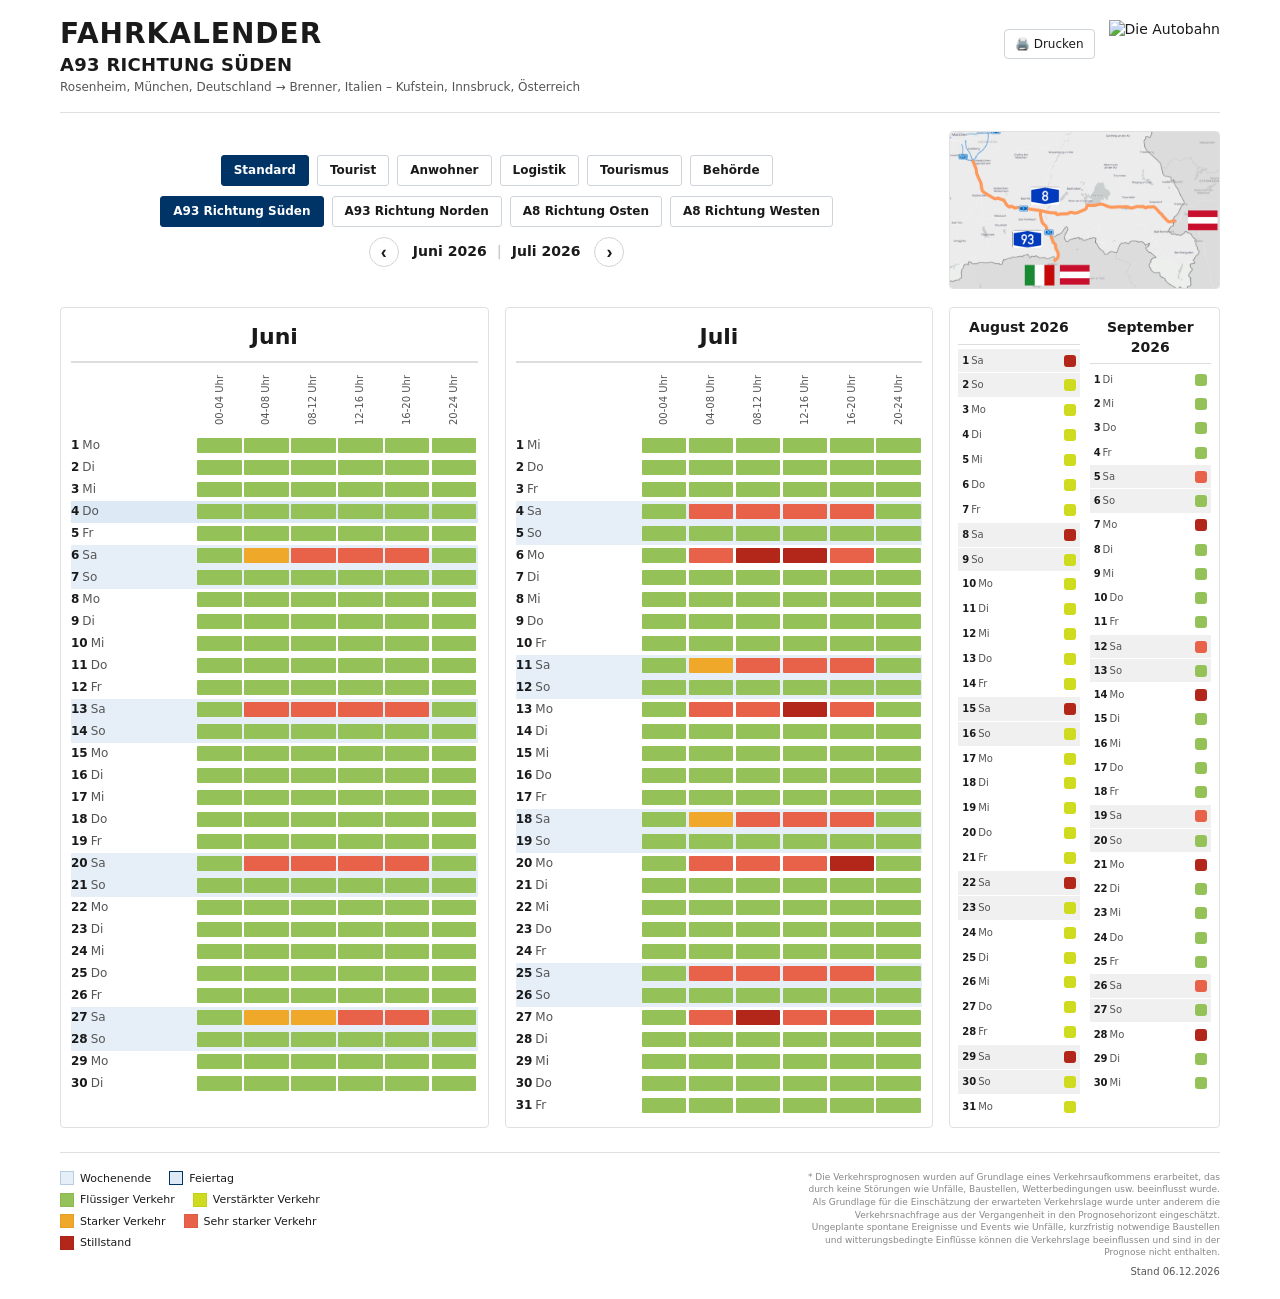
==== frontend/ui/index.html @ dc664ffa "Use Autobahn road-sign icon as favicon (logistics/authority/standard pages) Brings these 3 pages in " ====
<!DOCTYPE html>
<html lang="de">
<head>
  <meta charset="UTF-8">
  <meta name="viewport" content="width=device-width, initial-scale=1.0">
  <title>Fahrkalender – Die Autobahn</title>
  <link rel="stylesheet" href="https://unpkg.com/leaflet@1.9.4/dist/leaflet.css">
  <link rel="stylesheet" href="style.css?v=32">
  <link rel="icon" type="image/png" href="favicon.png?v=2">
</head>
<body>
  <div class="page" id="page">

    <!-- 1. HEADER -->
    <header class="hdr">
      <div class="hdr__text">
        <div class="hdr__title">FAHRKALENDER</div>
        <div class="hdr__route" id="hdrRoute">A93 RICHTUNG SÜDEN</div>
        <div class="hdr__sub" id="hdrSub">Rosenheim, München → Kufstein, Innsbruck</div>
      </div>
      <div class="hdr__right">
        <div style="display: flex; gap: 14px; align-items: center;">
          <button class="print-btn" id="printBtn" title="Drucken">🖨️ Drucken</button>
          <img class="hdr__logo" src="https://www.autobahn.de/_assets/4483a80560873394161ba712d6ca7e9e/Images/Logo.svg" alt="Die Autobahn">
        </div>
      </div>
    </header>

    <div class="ctrl-wrap">

      <div class="ctrl-left">

        <nav class="toggle modebar">
      <button type="button" class="toggle__btn active" onclick="NavState.navigateTo('index.html')">Standard</button>
      <button type="button" class="toggle__btn" onclick="NavState.navigateTo('index_tourist.html')">Tourist</button>
      <button type="button" class="toggle__btn" onclick="NavState.navigateTo('index_resident.html')">Anwohner</button>
      <button type="button" class="toggle__btn" onclick="NavState.navigateTo('index_logistics.html')">Logistik</button>
      <button type="button" class="toggle__btn" onclick="NavState.navigateTo('index_tourism.html')">Tourismus</button>
      <button type="button" class="toggle__btn" onclick="NavState.navigateTo('index_authority.html')">Behörde</button>
    </nav>



    <!-- 2. STRECKEN-TOGGLE -->
    <nav class="toggle" id="toggle">
      <button class="toggle__btn active" data-strecke="A93" data-richtung="Sued">A93 Richtung Süden</button>
      <button class="toggle__btn" data-strecke="A93" data-richtung="Nord">A93 Richtung Norden</button>
      <button class="toggle__btn" data-strecke="A8" data-richtung="Ost">A8 Richtung Osten</button>
      <button class="toggle__btn" data-strecke="A8" data-richtung="West">A8 Richtung Westen</button>
    </nav>

    <!-- 3. NAVIGATION -->
    <div class="monthnav">
      <button class="monthnav__arrow" id="navPrev" aria-label="Zurück">‹</button>
      <div class="monthnav__labels">
        <span class="monthnav__label" id="navLabelA">–</span>
        <span class="monthnav__sep">|</span>
        <span class="monthnav__label" id="navLabelB">–</span>
      </div>
      <button class="monthnav__arrow" id="navNext" aria-label="Vor">›</button>
    </div>

      </div>
      <img id="mapBox" class="ctrl-map" src="img.png" alt="Streckenkarte">
    </div>
    <!-- 4. HAUPTBEREICH -->
    <main class="grid">
      <section class="cal cal--detail" id="calA"></section>
      <section class="cal cal--detail" id="calB"></section>
      <aside class="cal cal--mini" id="calMini">
        <div id="miniList" class="mini-list-wrap"></div>
      </aside>
    </main>

    <!-- 5. FOOTER -->
    <footer class="ftr">
      <div class="legend">
        <div class="legend__row">
          <span class="legend__item"><span class="sw sw--weekend"></span>Wochenende</span>
          <span class="legend__item"><span class="sw sw--holiday"></span>Feiertag</span>
        </div>
        <div class="legend__row">
          <span class="legend__item"><span class="sw sw--cat1"></span>Flüssiger Verkehr</span>
          <span class="legend__item"><span class="sw sw--cat2"></span>Verstärkter Verkehr</span>
        </div>
        <div class="legend__row">
          <span class="legend__item"><span class="sw sw--cat3"></span>Starker Verkehr</span>
          <span class="legend__item"><span class="sw sw--cat4"></span>Sehr starker Verkehr</span>
        </div>
        <div class="legend__row">
          <span class="legend__item"><span class="sw sw--cat5"></span>Stillstand</span>
        </div>
      </div>
      <div class="disclaimer">
        <p>* Die Verkehrsprognosen wurden auf Grundlage eines Verkehrsaufkommens erarbeitet, das durch keine Störungen wie Unfälle, Baustellen, Wetterbedingungen usw. beeinflusst wurde. Als Grundlage für die Einschätzung der erwarteten Verkehrslage wurde unter anderem die Verkehrsnachfrage aus der Vergangenheit in den Prognosehorizont eingeschätzt. Ungeplante spontane Ereignisse und Events wie Unfälle, kurzfristig notwendige Baustellen und witterungsbedingte Einflüsse können die Verkehrslage beeinflussen und sind in der Prognose nicht enthalten.</p>
        <p class="stand" id="stand">Stand –</p>
      </div>
    </footer>
  </div>

  <script src="https://unpkg.com/leaflet@1.9.4/dist/leaflet.js"></script>
  <script src="nav-state.js"></script>
  <script src="sidebar.js?v=1"></script>
  <script src="app.js"></script>
</body>
</html>
---- frontend/ui/style.css ----
/* ============================================================
   Autobahn Fahrkalender — Layout nach offizieller PDF-Vorlage
   ============================================================ */

* { box-sizing: border-box; margin: 0; padding: 0; }

html, body {
  background: #ffffff;
  color: #1a1a1a;
  font-family: system-ui, -apple-system, "Segoe UI", Roboto, sans-serif;
  font-size: 14px;
  line-height: 1.4;
  -webkit-font-smoothing: antialiased;
}

.page {
  max-width: 1200px;
  margin: 0 auto;
  padding: 20px;
}

/* ---------- 1. HEADER ---------------------------------------- */
.hdr {
  display: flex;
  align-items: flex-start;
  justify-content: space-between;
  padding-bottom: 16px;
  border-bottom: 1px solid #e0e0e0;
  margin-bottom: 18px;
}

.modebar { margin-top: 2px; }

.hdr__title {
  font-size: 28px;
  font-weight: 700;
  color: #1a1a1a;
  letter-spacing: 1px;
  line-height: 1;
}

.hdr__route {
  font-size: 18px;
  font-weight: 600;
  color: #1a1a1a;
  margin-top: 4px;
  letter-spacing: 0.3px;
}

.hdr__sub {
  font-size: 12px;
  color: #555;
  margin-top: 2px;
}

.hdr__right {
  display: flex;
  flex-direction: column;
  align-items: flex-end;
  gap: 10px;
}

.hdr__logo {
  height: 48px;
  width: auto;
}

/* Streckenbild rechts neben Toggle-Reihen, gleiche Breite wie Sidebar */
.ctrl-wrap {
  display: grid;
  grid-template-columns: 38fr 38fr 24fr;
  gap: 16px;
  margin-bottom: 18px;
}
.ctrl-left {
  grid-column: 1 / 3;
  min-width: 0;
  align-self: center;
}
.ctrl-left .toggle { margin-bottom: 10px; justify-content: center; }
.ctrl-left .monthnav { margin-bottom: 0; }

.ctrl-map {
  grid-column: 3;
  display: block;
  width: 100%;
  height: auto;
  object-fit: contain;
  border: 1px solid #e0e0e0;
  border-radius: 4px;
  background: #ffffff;
  align-self: center;
  justify-self: stretch;
}

.print-btn {
  border: 1px solid #cfd4da;
  background: #ffffff;
  color: #1a1a1a;
  font: inherit;
  font-size: 12px;
  padding: 6px 10px;
  border-radius: 4px;
  cursor: pointer;
  transition: background 0.15s ease, border-color 0.15s ease;
}
.print-btn:hover { background: #f3f5f8; border-color: #003466; }

/* ---------- 2. STRECKEN-TOGGLE ------------------------------- */
.toggle {
  display: flex;
  flex-wrap: wrap;
  gap: 8px;
  margin-bottom: 14px;
}

.toggle__btn {
  border: 1px solid #cfd4da;
  background: #ffffff;
  color: #1a1a1a;
  font: inherit;
  font-size: 12px;
  font-weight: 600;
  padding: 6px 12px;
  border-radius: 3px;
  cursor: pointer;
  transition: background 0.15s ease, color 0.15s ease, border-color 0.15s ease;
}
.toggle__btn:hover { border-color: #003466; }
.toggle__btn.active {
  background: #003466;
  border-color: #003466;
  color: #ffffff;
}

/* ---------- 3. MONATSNAVIGATION ------------------------------ */
.monthnav {
  display: flex;
  align-items: center;
  justify-content: center;
  gap: 14px;
  margin-bottom: 12px;
}

.monthnav__arrow {
  border: 1px solid #cfd4da;
  background: #ffffff;
  color: #1a1a1a;
  font-size: 18px;
  font-weight: 700;
  width: 30px;
  height: 30px;
  border-radius: 50%;
  cursor: pointer;
  display: flex;
  align-items: center;
  justify-content: center;
  line-height: 1;
}
.monthnav__arrow:hover { background: #f3f5f8; border-color: #003466; }

.monthnav__labels {
  display: flex;
  align-items: center;
  gap: 10px;
  font-size: 14px;
  font-weight: 600;
}
.monthnav__sep { color: #ccc; }

/* ---------- 4. HAUPT-GRID ------------------------------------ */
.grid {
  display: grid;
  grid-template-columns: 38fr 38fr 24fr;
  gap: 16px;
  margin-bottom: 24px;
}

.cal {
  border: 1px solid #e0e0e0;
  border-radius: 4px;
  background: #ffffff;
  padding: 8px 10px 10px 10px;
}

/* Detail-Kalender */
.cal--detail .cal__month {
  font-size: 22px;
  font-weight: 700;
  color: #1a1a1a;
  text-align: center;
  padding: 6px 0 8px 0;
  border-bottom: 2px solid #ddd;
  margin-bottom: 4px;
}

.cal--detail table {
  width: 100%;
  border-collapse: collapse;
  table-layout: fixed;
}

.cal--detail thead th.col-slot { width: 24px; }

.cal--detail thead th {
  font-size: 10px;
  color: #555;
  font-weight: 500;
  padding: 8px 2px 6px 2px;
  text-align: center;
  vertical-align: bottom;
  height: 56px;
}

.cal--detail thead th.col-day { width: 64px; }

.cal--detail thead .col-slot span {
  display: inline-block;
  writing-mode: vertical-rl;
  transform: rotate(180deg);
  white-space: nowrap;
}

.cal--detail tbody td {
  padding: 0;
  border: none;
}

.cal--detail tbody tr {
  background: #ffffff;
}
.cal--detail tbody tr.is-weekend {
  background: #e6eff8;
}
.cal--detail tbody tr.is-holiday {
  background: #dde9f5;
}
.cal--detail tbody tr:hover {
  background: #cfe0f2;
}

.cell-day {
  font-size: 12px;
  color: #1a1a1a;
  padding: 3px 6px;
  white-space: nowrap;
  font-variant-numeric: tabular-nums;
  position: relative;
}
.cell-day__num { font-weight: 600; }
.cell-day__dow { color: #555; margin-left: 3px; }
.cell-slot {
  width: 24px;
  height: 22px;
  text-align: center;
  vertical-align: middle;
  padding: 4px 1px;
}
.cell-slot__inner {
  display: block;
  width: 95%;
  height: 70%;
  background: #e0e0e0;
  border-radius: 1px;
  margin: 0 auto;
}

/* Tabellenzeilen relativ → Feiertags-Overlay kann die ganze Zeile
   überspannen (funktioniert in modernen Browsern). */
.cal--detail tbody tr { position: relative; }

.cell-holiday-overlay {
  position: absolute;
  top: 0;
  left: 0;
  width: 100%;
  height: 100%;
  display: flex;
  align-items: center;
  justify-content: center;
  font-size: 10px;
  font-weight: 700;
  color: rgba(0, 52, 102, 0.55);
  letter-spacing: 0.3px;
  pointer-events: none;
  text-shadow:
    0 0 2px rgba(255,255,255,0.7), 0 0 2px rgba(255,255,255,0.7);
  z-index: 2;
}
.cell-slot__inner.cat-1 { background: #95c258; }
.cell-slot__inner.cat-2 { background: #cfdb1f; }
.cell-slot__inner.cat-3 { background: #efa82a; }
.cell-slot__inner.cat-4 { background: #e8624a; }
.cell-slot__inner.cat-5 { background: #b3271a; }

.cell-slot--clickable { cursor: pointer; }
.cell-slot--clickable:hover .cell-slot__inner {
  outline: 2px solid rgba(0, 52, 102, 0.55);
  outline-offset: 1px;
}

.cal--detail tbody tr { cursor: default; }

/* Statisches Streckenbild (oben in der rechten Spalte) */
.mapbox {
  width: 100%;
  height: auto;
  background: #ffffff;
  border: 1px solid #e0e0e0;
  border-radius: 4px;
  flex-shrink: 0;
  display: block;
}
.mapbox .leaflet-container {
  background: #a8c8e8;
  outline: none;
}
.leaflet-container .leaflet-control-attribution { display: none; }

.map-label {
  pointer-events: none;
  white-space: nowrap;
  background: transparent;
  border: none;
}
.map-label span {
  display: inline-block;
  font-family: inherit;
  text-shadow: 0 1px 3px rgba(0,0,0,0.45);
}
.map-label--city span {
  color: #ffffff;
  font-size: 13px;
  font-weight: 600;
}
.map-label--region span {
  color: rgba(255,255,255,0.75);
  font-size: 13px;
  font-style: italic;
  font-weight: 500;
}

.route-arrow {
  background: transparent;
  border: none;
  color: var(--arrow-color, #f4a12a);
  font-size: 18px;
  font-weight: 700;
  line-height: 1;
  text-shadow: 0 0 3px rgba(0,0,0,0.35);
}

.mini-list-wrap {
  display: flex;
  flex-direction: row;
  gap: 10px;
  flex: 1 1 auto;
  min-height: 0;
  overflow: hidden;
}
.mini-list-wrap .mini {
  flex: 1 1 0;
  min-width: 0;
}

/* Mini-Kalender (rechte Spalte) — füllt die Spaltenhöhe */
.cal--mini {
  padding: 6px 8px 8px 8px;
  display: flex;
  flex-direction: column;
  gap: 10px;
  overflow: hidden;
  min-height: 0;
}
.cal--mini .mini {
  flex: 1 1 0;
  min-height: 0;
  display: flex;
  flex-direction: column;
  overflow: hidden;
}

.mini__month {
  font-size: 14px;
  font-weight: 700;
  text-align: center;
  padding: 4px 0 6px 0;
  border-bottom: 1px solid #ddd;
  margin-bottom: 4px;
  flex-shrink: 0;
}

.mini__list {
  display: flex;
  flex-direction: column;
  gap: 1px;
  flex: 1 1 auto;
}

.mini__row {
  display: flex;
  align-items: center;
  justify-content: space-between;
  gap: 6px;
  font-size: 10px;
  flex: 1 1 0;
  min-height: 0;
  padding: 0 4px;
  background: #ffffff;
  overflow: hidden;
}
.mini__row.is-weekend,
.mini__row.is-holiday {
  background: #f0f0f0;
}
.mini__row--empty {
  background: transparent !important;
}

.mini__day {
  font-variant-numeric: tabular-nums;
  white-space: nowrap;
}
.mini__day b { font-weight: 600; }
.mini__day i {
  color: #555;
  font-style: normal;
  margin-left: 2px;
}

.mini__box {
  width: 12px;
  height: 12px;
  background: #e0e0e0;
  flex-shrink: 0;
  border-radius: 3px;
}
.mini__box.cat-1 { background: #95c258; }
.mini__box.cat-2 { background: #cfdb1f; }
.mini__box.cat-3 { background: #efa82a; }
.mini__box.cat-4 { background: #e8624a; }
.mini__box.cat-5 { background: #b3271a; }

/* ---------- 5. FOOTER ---------------------------------------- */
.ftr {
  display: flex;
  align-items: flex-start;
  justify-content: space-between;
  gap: 24px;
  padding-top: 18px;
  border-top: 1px solid #e0e0e0;
  margin-top: 8px;
}

.legend {
  display: flex;
  flex-direction: column;
  gap: 6px;
}
.legend__row {
  display: flex;
  gap: 18px;
}
.legend__item {
  display: inline-flex;
  align-items: center;
  gap: 6px;
  font-size: 11px;
  color: #1a1a1a;
}
.sw {
  display: inline-block;
  width: 14px;
  height: 14px;
  background: #e0e0e0;
  flex-shrink: 0;
  border: 1px solid rgba(0,0,0,0.05);
}
.sw--weekend { background: #e6eff8; border-color: #b9cde2; }
.sw--holiday { background: #dde9f5; border: 1px solid #003466; }
.sw--cat1 { background: #95c258; }
.sw--cat2 { background: #cfdb1f; }
.sw--cat3 { background: #efa82a; }
.sw--cat4 { background: #e8624a; }
.sw--cat5 { background: #b3271a; }

.disclaimer {
  max-width: 420px;
  text-align: right;
}
.disclaimer p {
  font-size: 9px;
  color: #888;
  line-height: 1.4;
}
.disclaimer .stand {
  margin-top: 6px;
  font-size: 10px;
  color: #555;
}

/* ---------- LOADING / EMPTY ---------------------------------- */
.cal--empty {
  display: flex;
  align-items: center;
  justify-content: center;
  min-height: 200px;
  color: #888;
  font-size: 12px;
}

/* ---------- RESPONSIVE --------------------------------------- */
@media (max-width: 900px) {
  .grid { grid-template-columns: 1fr; }
  .cal--mini { order: 3; }
  .hdr { flex-direction: column; gap: 12px; align-items: stretch; }
  .hdr__right { justify-content: flex-end; }
}

/* ---------- PRINT -------------------------------------------- */
/* ── Reason-Popover ──────────────────────────────────────── */
.reason-popover {
  position: absolute;
  z-index: 50;
  min-width: 180px;
  max-width: 260px;
  background: #fff;
  border: 1px solid #c9d4e0;
  border-radius: 8px;
  box-shadow: 0 6px 20px rgba(0, 30, 60, 0.18);
  padding: 10px 12px 11px;
  font-size: 12px;
  color: #1c2b3a;
}
.reason-popover[hidden] { display: none; }

/* Pfeil, der auf die Zelle zeigt (Position via --arrow-left). */
.reason-popover::before,
.reason-popover::after {
  content: '';
  position: absolute;
  left: var(--arrow-left, 24px);
  transform: translateX(-50%);
  width: 0; height: 0;
  border-left: 7px solid transparent;
  border-right: 7px solid transparent;
}
.reason-popover::before { top: -8px; border-bottom: 8px solid #c9d4e0; }
.reason-popover::after  { top: -7px; border-bottom: 8px solid #fff; }
.reason-popover--above::before { top: auto; bottom: -8px; border-bottom: none; border-top: 8px solid #c9d4e0; }
.reason-popover--above::after  { top: auto; bottom: -7px; border-bottom: none; border-top: 8px solid #fff; }

.reason-popover__close {
  position: absolute;
  top: 4px; right: 6px;
  border: none; background: none;
  font-size: 16px; line-height: 1;
  color: #8a98a6; cursor: pointer;
  padding: 2px;
}
.reason-popover__close:hover { color: #1c2b3a; }

.reason-popover__title {
  font-weight: 700;
  padding-right: 16px;
  margin-bottom: 6px;
}
.reason-popover__severity {
  display: flex;
  align-items: center;
  gap: 6px;
  margin-bottom: 6px;
  font-weight: 600;
}
.reason-popover__swatch {
  display: inline-block;
  width: 12px; height: 12px;
  border-radius: 2px;
  background: #e0e0e0;
  flex: 0 0 auto;
}
.reason-popover__swatch.cat-1 { background: #95c258; }
.reason-popover__swatch.cat-2 { background: #cfdb1f; }
.reason-popover__swatch.cat-3 { background: #efa82a; }
.reason-popover__swatch.cat-4 { background: #e8624a; }
.reason-popover__swatch.cat-5 { background: #b3271a; }

.reason-popover__list {
  list-style: none;
  margin: 0; padding: 0;
}
.reason-popover__list li {
  position: relative;
  padding-left: 14px;
  margin: 3px 0;
}
.reason-popover__list li::before {
  content: '•';
  position: absolute;
  left: 2px;
  color: #00549f;
}
.reason-popover__note {
  color: #5a6976;
  font-style: italic;
}
.reason-popover__confidence {
  display: flex;
  align-items: center;
  gap: 6px;
  margin-bottom: 8px;
  font-size: 12px;
  color: #5a6976;
}
.reason-popover__confidence-bar {
  flex: 1 1 auto;
  height: 5px;
  border-radius: 3px;
  background: #e5eaf0;
  overflow: hidden;
}
.reason-popover__confidence-fill {
  display: block;
  height: 100%;
  background: #00549f;
  border-radius: 3px;
}
.reason-popover__confidence-value {
  font-weight: 600;
  color: #1c2b3a;
  flex: 0 0 auto;
}

@media print {
  .reason-popover { display: none !important; }
  body { font-size: 11px; }
  .page { max-width: none; padding: 8mm; }
  .print-btn { display: none; }
  .cal, .toggle__btn, .monthnav__arrow {
    box-shadow: none;
  }
  .toggle__btn:not(.active) { display: none; }
  .grid { grid-template-columns: 38fr 38fr 24fr; gap: 8px; }
  .cal--detail .cal__month { font-size: 18px; padding: 4px 0; }
  .cell-slot { width: 22px; height: 18px; padding: 0 1px; }
  .cell-slot__inner { width: 100%; height: 12px; border-radius: 2px; }
  .hdr__title { font-size: 22px; }
  .hdr__route { font-size: 14px; }
  @page { size: A4 landscape; margin: 8mm; }
}
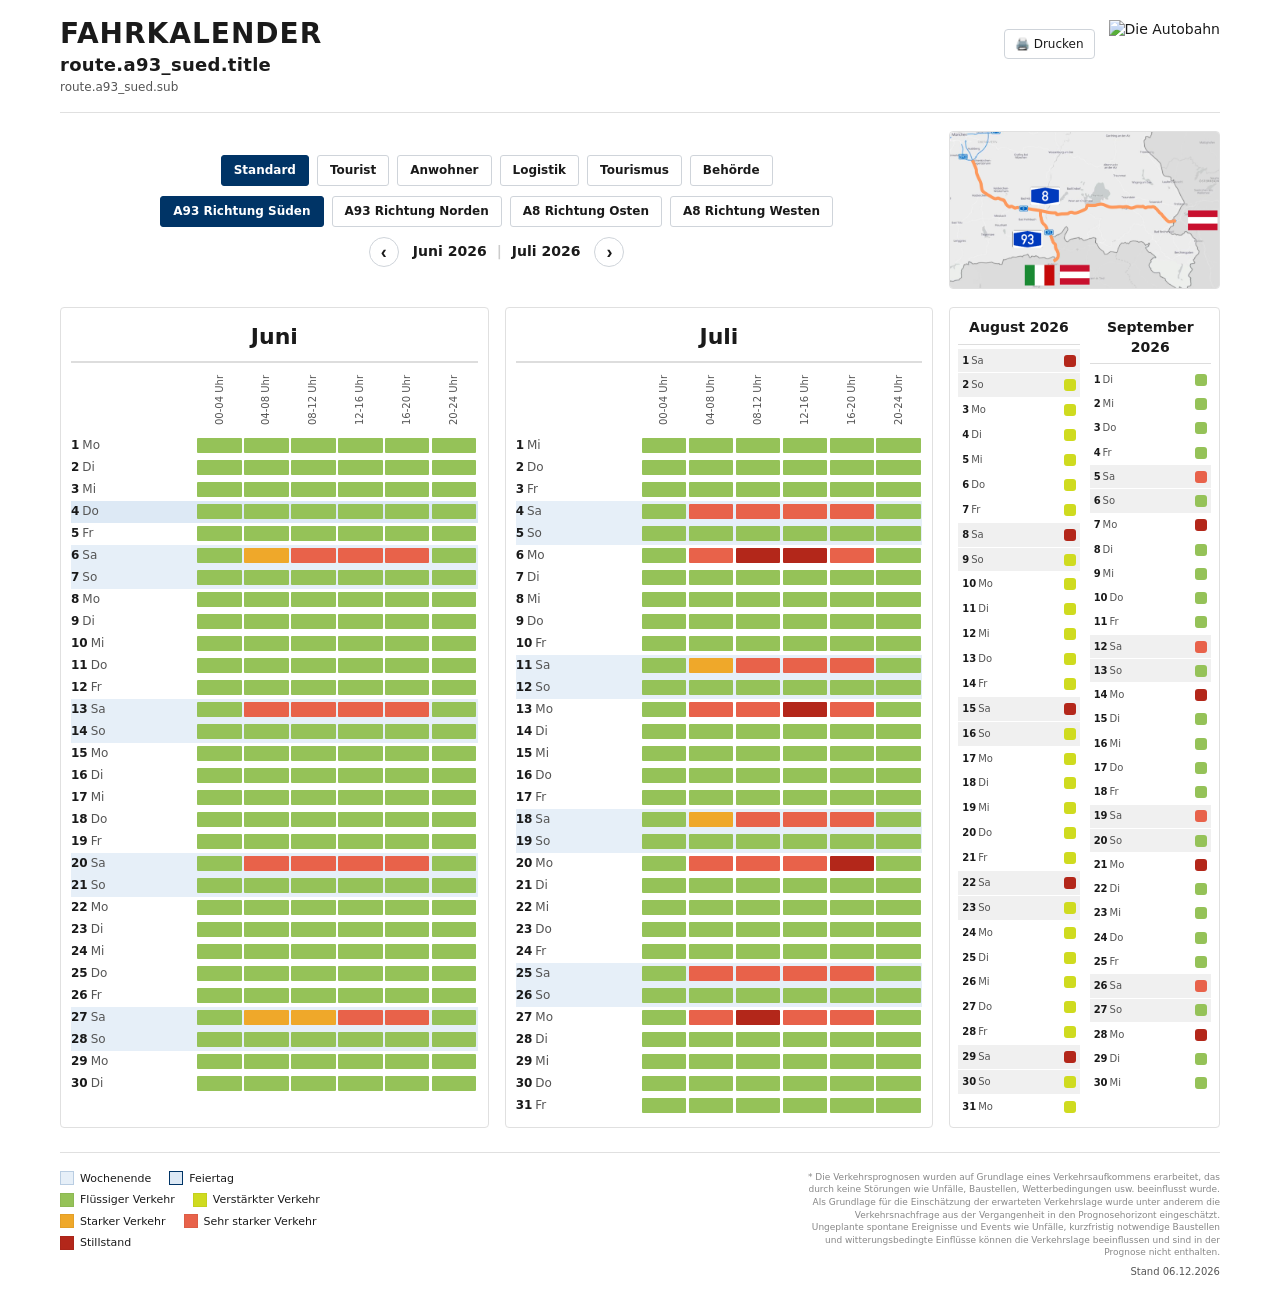
==== commit ebcca56d: "added support for english language and did some fixes on ui" ====
--- a/frontend/ui/index.html
+++ b/frontend/ui/index.html
@@ -3,7 +3,7 @@
 <head>
   <meta charset="UTF-8">
   <meta name="viewport" content="width=device-width, initial-scale=1.0">
-  <title>Fahrkalender – Die Autobahn</title>
+  <title data-i18n-static>Fahrkalender – Die Autobahn</title>
   <link rel="stylesheet" href="https://unpkg.com/leaflet@1.9.4/dist/leaflet.css">
   <link rel="stylesheet" href="style.css?v=32">
   <link rel="icon" type="image/png" href="favicon.png?v=2">
@@ -14,13 +14,13 @@
     <!-- 1. HEADER -->
     <header class="hdr">
       <div class="hdr__text">
-        <div class="hdr__title">FAHRKALENDER</div>
+        <div class="hdr__title" data-i18n="app.title">FAHRKALENDER</div>
         <div class="hdr__route" id="hdrRoute">A93 RICHTUNG SÜDEN</div>
         <div class="hdr__sub" id="hdrSub">Rosenheim, München → Kufstein, Innsbruck</div>
       </div>
       <div class="hdr__right">
         <div style="display: flex; gap: 14px; align-items: center;">
-          <button class="print-btn" id="printBtn" title="Drucken">🖨️ Drucken</button>
+          <button class="print-btn" id="printBtn" data-i18n="app.print" data-i18n-attr="title:app.print" title="Drucken">🖨️ Drucken</button>
           <img class="hdr__logo" src="https://www.autobahn.de/_assets/4483a80560873394161ba712d6ca7e9e/Images/Logo.svg" alt="Die Autobahn">
         </div>
       </div>
@@ -31,33 +31,33 @@
       <div class="ctrl-left">
 
         <nav class="toggle modebar">
-      <button type="button" class="toggle__btn active" onclick="NavState.navigateTo('index.html')">Standard</button>
-      <button type="button" class="toggle__btn" onclick="NavState.navigateTo('index_tourist.html')">Tourist</button>
-      <button type="button" class="toggle__btn" onclick="NavState.navigateTo('index_resident.html')">Anwohner</button>
-      <button type="button" class="toggle__btn" onclick="NavState.navigateTo('index_logistics.html')">Logistik</button>
-      <button type="button" class="toggle__btn" onclick="NavState.navigateTo('index_tourism.html')">Tourismus</button>
-      <button type="button" class="toggle__btn" onclick="NavState.navigateTo('index_authority.html')">Behörde</button>
+      <button type="button" class="toggle__btn active" onclick="NavState.navigateTo('index.html')" data-i18n="mode.standard">Standard</button>
+      <button type="button" class="toggle__btn" onclick="NavState.navigateTo('index_tourist.html')" data-i18n="mode.tourist">Tourist</button>
+      <button type="button" class="toggle__btn" onclick="NavState.navigateTo('index_resident.html')" data-i18n="mode.resident">Anwohner</button>
+      <button type="button" class="toggle__btn" onclick="NavState.navigateTo('index_logistics.html')" data-i18n="mode.logistics">Logistik</button>
+      <button type="button" class="toggle__btn" onclick="NavState.navigateTo('index_tourism.html')" data-i18n="mode.tourism">Tourismus</button>
+      <button type="button" class="toggle__btn" onclick="NavState.navigateTo('index_authority.html')" data-i18n="mode.authority">Behörde</button>
     </nav>
 
 
 
     <!-- 2. STRECKEN-TOGGLE -->
     <nav class="toggle" id="toggle">
-      <button class="toggle__btn active" data-strecke="A93" data-richtung="Sued">A93 Richtung Süden</button>
-      <button class="toggle__btn" data-strecke="A93" data-richtung="Nord">A93 Richtung Norden</button>
-      <button class="toggle__btn" data-strecke="A8" data-richtung="Ost">A8 Richtung Osten</button>
-      <button class="toggle__btn" data-strecke="A8" data-richtung="West">A8 Richtung Westen</button>
+      <button class="toggle__btn active" data-strecke="A93" data-richtung="Sued" data-i18n="route.a93_sued">A93 Richtung Süden</button>
+      <button class="toggle__btn" data-strecke="A93" data-richtung="Nord" data-i18n="route.a93_nord">A93 Richtung Norden</button>
+      <button class="toggle__btn" data-strecke="A8" data-richtung="Ost" data-i18n="route.a8_ost">A8 Richtung Osten</button>
+      <button class="toggle__btn" data-strecke="A8" data-richtung="West" data-i18n="route.a8_west">A8 Richtung Westen</button>
     </nav>
 
     <!-- 3. NAVIGATION -->
     <div class="monthnav">
-      <button class="monthnav__arrow" id="navPrev" aria-label="Zurück">‹</button>
+      <button class="monthnav__arrow" id="navPrev" aria-label="Zurück" data-i18n-attr="aria-label:nav.prev">‹</button>
       <div class="monthnav__labels">
         <span class="monthnav__label" id="navLabelA">–</span>
         <span class="monthnav__sep">|</span>
         <span class="monthnav__label" id="navLabelB">–</span>
       </div>
-      <button class="monthnav__arrow" id="navNext" aria-label="Vor">›</button>
+      <button class="monthnav__arrow" id="navNext" aria-label="Vor" data-i18n-attr="aria-label:nav.next">›</button>
     </div>
 
       </div>
@@ -76,24 +76,24 @@
     <footer class="ftr">
       <div class="legend">
         <div class="legend__row">
-          <span class="legend__item"><span class="sw sw--weekend"></span>Wochenende</span>
-          <span class="legend__item"><span class="sw sw--holiday"></span>Feiertag</span>
+          <span class="legend__item"><span class="sw sw--weekend"></span><span data-i18n="legend.weekend">Wochenende</span></span>
+          <span class="legend__item"><span class="sw sw--holiday"></span><span data-i18n="legend.holiday">Feiertag</span></span>
         </div>
         <div class="legend__row">
-          <span class="legend__item"><span class="sw sw--cat1"></span>Flüssiger Verkehr</span>
-          <span class="legend__item"><span class="sw sw--cat2"></span>Verstärkter Verkehr</span>
+          <span class="legend__item"><span class="sw sw--cat1"></span><span data-i18n="legend.cat1">Flüssiger Verkehr</span></span>
+          <span class="legend__item"><span class="sw sw--cat2"></span><span data-i18n="legend.cat2">Verstärkter Verkehr</span></span>
         </div>
         <div class="legend__row">
-          <span class="legend__item"><span class="sw sw--cat3"></span>Starker Verkehr</span>
-          <span class="legend__item"><span class="sw sw--cat4"></span>Sehr starker Verkehr</span>
+          <span class="legend__item"><span class="sw sw--cat3"></span><span data-i18n="legend.cat3">Starker Verkehr</span></span>
+          <span class="legend__item"><span class="sw sw--cat4"></span><span data-i18n="legend.cat4">Sehr starker Verkehr</span></span>
         </div>
         <div class="legend__row">
-          <span class="legend__item"><span class="sw sw--cat5"></span>Stillstand</span>
+          <span class="legend__item"><span class="sw sw--cat5"></span><span data-i18n="legend.cat5">Stillstand</span></span>
         </div>
       </div>
       <div class="disclaimer">
         <p>* Die Verkehrsprognosen wurden auf Grundlage eines Verkehrsaufkommens erarbeitet, das durch keine Störungen wie Unfälle, Baustellen, Wetterbedingungen usw. beeinflusst wurde. Als Grundlage für die Einschätzung der erwarteten Verkehrslage wurde unter anderem die Verkehrsnachfrage aus der Vergangenheit in den Prognosehorizont eingeschätzt. Ungeplante spontane Ereignisse und Events wie Unfälle, kurzfristig notwendige Baustellen und witterungsbedingte Einflüsse können die Verkehrslage beeinflussen und sind in der Prognose nicht enthalten.</p>
-        <p class="stand" id="stand">Stand –</p>
+        <p class="stand" id="stand" data-i18n="footer.stand">Stand –</p>
       </div>
     </footer>
   </div>
@@ -101,6 +101,7 @@
   <script src="https://unpkg.com/leaflet@1.9.4/dist/leaflet.js"></script>
   <script src="nav-state.js"></script>
   <script src="sidebar.js?v=1"></script>
+  <script src="i18n.js?v=1"></script>
   <script src="app.js"></script>
 </body>
 </html>
--- a/frontend/ui/style.css
+++ b/frontend/ui/style.css
@@ -105,6 +105,28 @@
   transition: background 0.15s ease, border-color 0.15s ease;
 }
 .print-btn:hover { background: #f3f5f8; border-color: #003466; }
+
+/* ---------- LANGUAGE TOGGLE ---------------------------------- */
+.lang-toggle {
+  display: inline-flex;
+  border: 1px solid #cfd4da;
+  border-radius: 4px;
+  overflow: hidden;
+  background: #ffffff;
+}
+.lang-toggle__btn {
+  border: 0;
+  background: transparent;
+  color: #1a1a1a;
+  font: inherit;
+  font-size: 12px;
+  padding: 6px 10px;
+  cursor: pointer;
+  line-height: 1;
+}
+.lang-toggle__btn + .lang-toggle__btn { border-left: 1px solid #cfd4da; }
+.lang-toggle__btn:hover { background: #f3f5f8; }
+.lang-toggle__btn.is-active { background: #003466; color: #ffffff; }
 
 /* ---------- 2. STRECKEN-TOGGLE ------------------------------- */
 .toggle {
@@ -631,20 +653,320 @@
   flex: 0 0 auto;
 }
 
+/* ── Tag-Detailansicht (Behörden-Modus, ersetzt Monatsgrid) ── */
+.day-view {
+  background: #ffffff;
+  border: 1px solid #e0e0e0;
+  border-radius: 6px;
+  padding: 18px 22px 22px;
+  margin-bottom: 24px;
+}
+.day-view[hidden] { display: none; }
+
+.day-view__back {
+  display: inline-flex;
+  align-items: center;
+  gap: 6px;
+  background: #ffffff;
+  border: 1px solid #cfd4da;
+  color: #1a1a1a;
+  font: inherit;
+  font-size: 12px;
+  font-weight: 600;
+  padding: 6px 12px;
+  border-radius: 3px;
+  cursor: pointer;
+  transition: background 0.15s ease, border-color 0.15s ease;
+}
+.day-view__back:hover { background: #f3f5f8; border-color: #003466; }
+
+.day-view__daynav {
+  display: flex;
+  justify-content: space-between;
+  gap: 8px;
+  margin-bottom: 14px;
+}
+.day-view__navbtn {
+  background: #ffffff;
+  border: 1px solid #cfd4da;
+  color: #1a1a1a;
+  font: inherit;
+  font-size: 12px;
+  font-weight: 600;
+  padding: 6px 14px;
+  border-radius: 3px;
+  cursor: pointer;
+  transition: background 0.15s ease, border-color 0.15s ease;
+}
+.day-view__navbtn:hover { background: #f3f5f8; border-color: #003466; }
+
+.reason-popover__more {
+  display: block;
+  width: 100%;
+  margin-top: 10px;
+  padding: 7px 10px;
+  font: inherit;
+  font-size: 12px;
+  font-weight: 600;
+  color: #ffffff;
+  background: #003466;
+  border: none;
+  border-radius: 4px;
+  cursor: pointer;
+  transition: background 0.15s ease;
+}
+.reason-popover__more:hover { background: #002448; }
+
+.day-view__head {
+  display: flex;
+  justify-content: space-between;
+  align-items: flex-start;
+  gap: 20px;
+  padding-bottom: 14px;
+  margin-bottom: 16px;
+  border-bottom: 1px solid #e0e0e0;
+}
+.day-view__date {
+  font-size: 20px;
+  font-weight: 700;
+  color: #1a1a1a;
+}
+.day-view__hol {
+  font-size: 14px;
+  font-weight: 600;
+  color: #003466;
+  margin-left: 4px;
+}
+.day-view__sub {
+  font-size: 12px;
+  color: #555;
+  margin-top: 3px;
+}
+.day-view__worst {
+  display: flex;
+  align-items: center;
+  gap: 10px;
+  background: #f6f8fb;
+  border: 1px solid #e0e6ee;
+  border-radius: 6px;
+  padding: 8px 12px;
+  flex-shrink: 0;
+}
+.day-view__swatch {
+  width: 22px;
+  height: 22px;
+  border-radius: 4px;
+  background: #e0e0e0;
+}
+.day-view__swatch.cat-1 { background: #95c258; }
+.day-view__swatch.cat-2 { background: #cfdb1f; }
+.day-view__swatch.cat-3 { background: #efa82a; }
+.day-view__swatch.cat-4 { background: #e8624a; }
+.day-view__swatch.cat-5 { background: #b3271a; }
+.day-view__worst-label {
+  font-size: 10px;
+  color: #6a7280;
+  text-transform: uppercase;
+  letter-spacing: 0.4px;
+}
+.day-view__worst-cat {
+  font-size: 14px;
+  font-weight: 700;
+  color: #1a1a1a;
+}
+
+.day-view__slots {
+  display: grid;
+  grid-template-columns: repeat(6, 1fr);
+  gap: 10px;
+  margin-bottom: 20px;
+}
+.day-view__slot {
+  position: relative;
+  border: 1px solid #e0e0e0;
+  border-radius: 6px;
+  padding: 10px 10px 12px;
+  height: 300px;
+  display: flex;
+  flex-direction: column;
+  overflow: hidden;
+  background: #ffffff;
+  overflow: hidden;
+}
+.day-view__slot-bar {
+  position: absolute;
+  top: 0; left: 0; right: 0;
+  height: 4px;
+  background: #e0e0e0;
+}
+.day-view__slot-bar.cat-1 { background: #95c258; }
+.day-view__slot-bar.cat-2 { background: #cfdb1f; }
+.day-view__slot-bar.cat-3 { background: #efa82a; }
+.day-view__slot-bar.cat-4 { background: #e8624a; }
+.day-view__slot-bar.cat-5 { background: #b3271a; }
+
+.day-view__slot-head { margin-top: 4px; margin-bottom: 8px; }
+.day-view__slot-time { font-size: 11px; color: #6a7280; font-weight: 600; }
+.day-view__slot-cat { font-size: 13px; font-weight: 700; color: #1a1a1a; margin-top: 2px; }
+
+.day-view__slot-stats {
+  display: flex;
+  flex-direction: column;
+  gap: 6px;
+  font-size: 10px;
+  margin-bottom: 8px;
+}
+.day-view__slot-stats div {
+  display: flex;
+  flex-direction: column;
+  gap: 1px;
+  min-width: 0;
+}
+.day-view__slot-stats span {
+  color: #6a7280;
+  text-transform: uppercase;
+  letter-spacing: 0.3px;
+  font-size: 9px;
+  white-space: nowrap;
+}
+.day-view__slot-stats b {
+  font-weight: 700;
+  color: #1a1a1a;
+  font-size: 12px;
+  white-space: nowrap;
+}
+
+.day-view__slot-reasons-label {
+  font-size: 10px;
+  font-weight: 600;
+  color: #6a7280;
+  text-transform: uppercase;
+  letter-spacing: 0.4px;
+  margin-bottom: 4px;
+  padding-top: 6px;
+  border-top: 1px dashed #e0e0e0;
+}
+.day-view__slot-reasons {
+  list-style: none;
+  margin: 0; padding: 0;
+  font-size: 11px;
+  flex: 1 1 auto;
+  overflow-y: auto;
+  min-height: 0;
+}
+.day-view__slot-reasons li {
+  position: relative;
+  padding-left: 10px;
+  margin: 2px 0;
+  color: #1a1a1a;
+}
+.day-view__slot-reasons li::before {
+  content: '•';
+  position: absolute;
+  left: 0;
+  color: #00549f;
+}
+.day-view__slot-note { color: #888 !important; font-style: italic; }
+.day-view__slot-note::before { content: '' !important; }
+
+.day-view__hourly {
+  margin-top: 4px;
+  min-height: 190px; /* Label (~18px) + Bars (140px) + Ticks (~20px) + Gaps */
+}
+.day-view__hourly-label {
+  font-size: 11px;
+  color: #6a7280;
+  font-weight: 600;
+  text-transform: uppercase;
+  letter-spacing: 0.4px;
+  margin-bottom: 8px;
+}
+.day-view__hourly-bars {
+  display: flex;
+  gap: 2px;
+  height: 140px;
+  align-items: flex-end;
+  border-bottom: 1px solid #e0e0e0;
+}
+.day-view__hourly-bar {
+  flex: 1;
+  min-width: 0;
+  min-height: 3px;
+  border-radius: 2px 2px 0 0;
+}
+.day-view__hourly-ticks {
+  display: flex;
+  gap: 2px;
+  margin-top: 4px;
+}
+.day-view__hourly-tick {
+  flex: 1;
+  min-width: 0;
+  font-size: 8px;
+  color: #888;
+  text-align: center;
+  white-space: nowrap;
+  overflow: hidden;
+}
+
+.cell-day--clickable { cursor: pointer; }
+.cell-day--clickable:hover { background: rgba(0, 52, 102, 0.08); }
+
+@media (max-width: 900px) {
+  .day-view__slots { grid-template-columns: repeat(2, 1fr); }
+  .day-view__head { flex-direction: column; }
+}
+
 @media print {
+  * {
+    -webkit-print-color-adjust: exact !important;
+    print-color-adjust: exact !important;
+    color-adjust: exact !important;
+  }
+  @page { size: A4 landscape; margin: 6mm; }
+  html, body { height: auto; }
   .reason-popover { display: none !important; }
-  body { font-size: 11px; }
-  .page { max-width: none; padding: 8mm; }
+  .day-view { display: none !important; }
+  body { font-size: 9px; line-height: 1.2; }
+  .page { max-width: none; padding: 0; margin: 0; }
+
   .print-btn { display: none; }
-  .cal, .toggle__btn, .monthnav__arrow {
-    box-shadow: none;
-  }
+  .modebar { display: none; }
+  .ctrl-map { display: none; }
+  .ctrl-wrap { grid-template-columns: 1fr; margin-bottom: 4px; }
+  .ctrl-left { align-self: stretch; }
   .toggle__btn:not(.active) { display: none; }
-  .grid { grid-template-columns: 38fr 38fr 24fr; gap: 8px; }
-  .cal--detail .cal__month { font-size: 18px; padding: 4px 0; }
-  .cell-slot { width: 22px; height: 18px; padding: 0 1px; }
-  .cell-slot__inner { width: 100%; height: 12px; border-radius: 2px; }
-  .hdr__title { font-size: 22px; }
-  .hdr__route { font-size: 14px; }
-  @page { size: A4 landscape; margin: 8mm; }
-}
+  .toggle { margin-bottom: 4px; }
+  .monthnav { margin-bottom: 4px; gap: 8px; }
+  .monthnav__arrow { display: none; }
+
+  .hdr { padding-bottom: 4px; margin-bottom: 4px; }
+  .hdr__title { font-size: 16px; }
+  .hdr__route { font-size: 12px; margin-top: 2px; }
+  .hdr__sub { font-size: 9px; }
+  .hdr__logo { height: 28px; }
+
+  .grid { grid-template-columns: 38fr 38fr 24fr; gap: 6px; margin-bottom: 4px; }
+  .cal { padding: 3px 4px; box-shadow: none; }
+  .cal--detail .cal__month { font-size: 12px; padding: 2px 0 3px; margin-bottom: 2px; border-bottom-width: 1px; }
+  .cal--detail thead th { height: 36px; font-size: 8px; padding: 2px 1px 2px; }
+  .cal--detail thead th.col-day { width: 44px; }
+  .cal--detail thead th.col-slot { width: 18px; }
+  .cell-day { font-size: 8px; padding: 1px 3px; }
+  .cell-slot { width: 18px; height: 11px; padding: 1px 1px; }
+  .cell-slot__inner { width: 100%; height: 9px; border-radius: 1px; }
+
+  .mini__month { font-size: 9px; padding: 2px 0 3px; }
+  .mini__row { font-size: 8px; padding: 0 2px; }
+  .mini__box { width: 9px; height: 9px; }
+
+  .ftr { padding-top: 4px; margin-top: 2px; gap: 12px; }
+  .legend { gap: 2px; }
+  .legend__row { gap: 10px; }
+  .legend__item { font-size: 8px; gap: 4px; }
+  .sw { width: 10px; height: 10px; }
+  .disclaimer p { font-size: 7px; line-height: 1.3; }
+  .disclaimer .stand { font-size: 8px; margin-top: 2px; }
+
+  .cal, .grid, .ctrl-wrap, .hdr, .ftr { page-break-inside: avoid; break-inside: avoid; }
+}
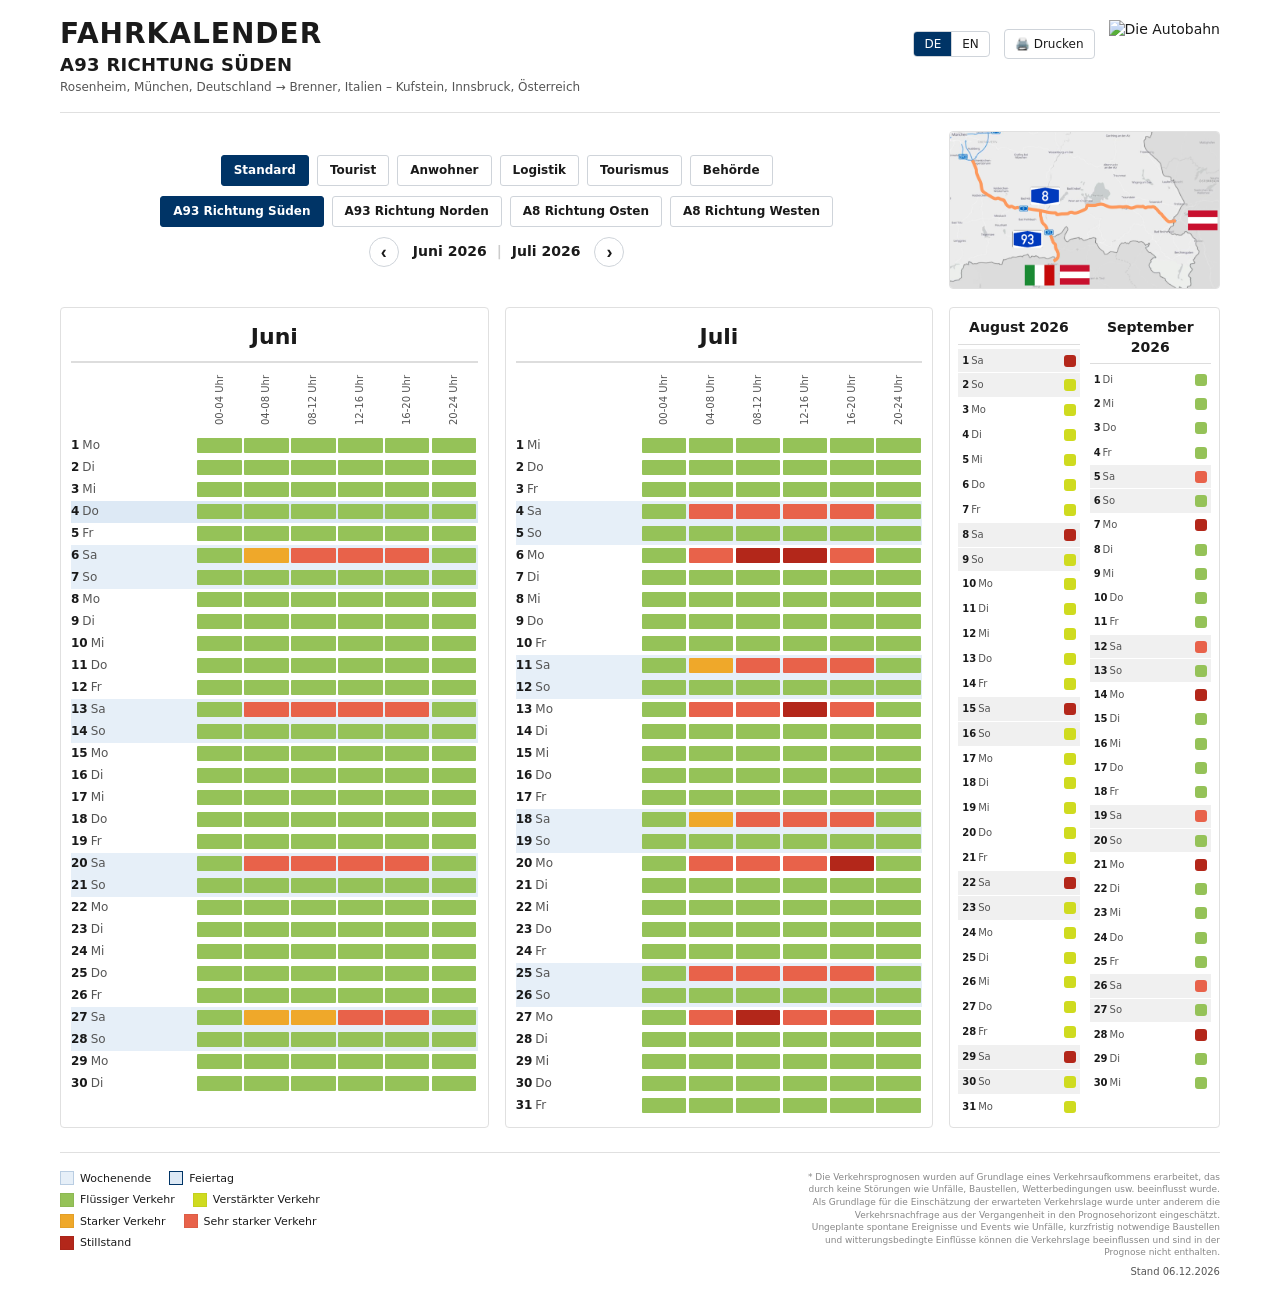
==== commit 51073d90: "normalized amounts of kfz/h" ====
--- a/frontend/ui/index.html
+++ b/frontend/ui/index.html
@@ -102,6 +102,6 @@
   <script src="nav-state.js"></script>
   <script src="sidebar.js?v=1"></script>
   <script src="i18n.js?v=1"></script>
-  <script src="app.js"></script>
+  <script src="app.js?v=2"></script>
 </body>
 </html>
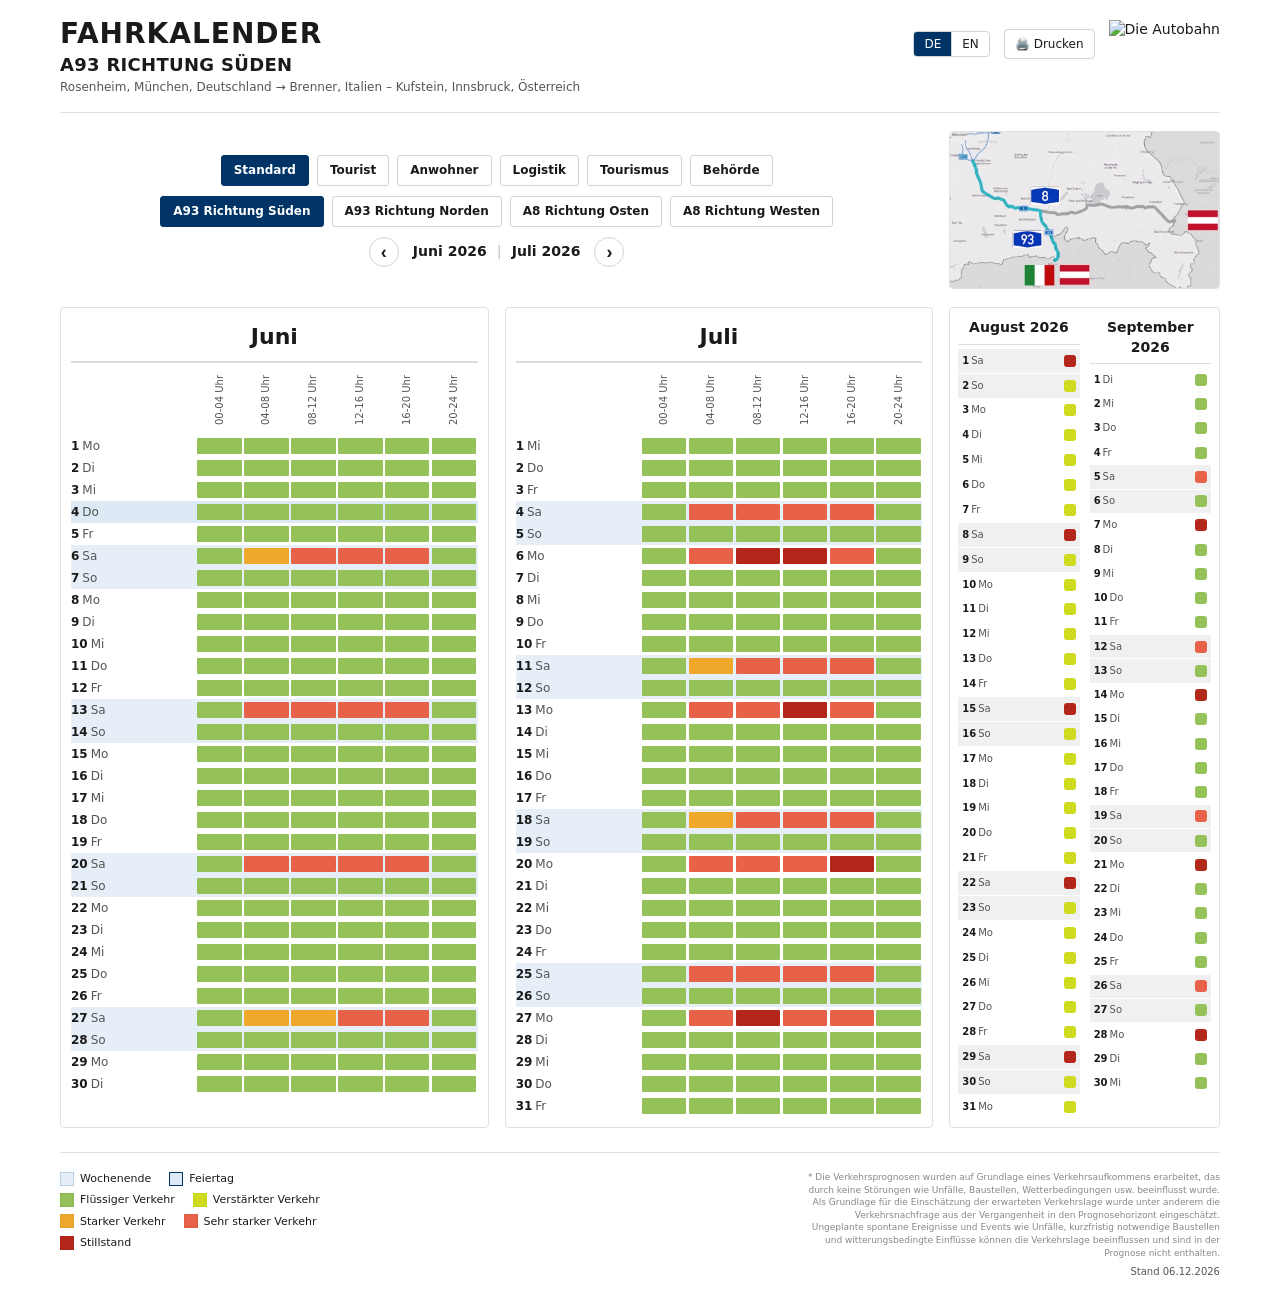
==== commit 60b9fc61: "added sprites for map" ====
--- a/frontend/ui/index.html
+++ b/frontend/ui/index.html
@@ -61,7 +61,7 @@
     </div>
 
       </div>
-      <img id="mapBox" class="ctrl-map" src="img.png" alt="Streckenkarte">
+      <img id="mapBox" class="ctrl-map" src="a93.png" alt="Streckenkarte">
     </div>
     <!-- 4. HAUPTBEREICH -->
     <main class="grid">
@@ -101,7 +101,7 @@
   <script src="https://unpkg.com/leaflet@1.9.4/dist/leaflet.js"></script>
   <script src="nav-state.js"></script>
   <script src="sidebar.js?v=1"></script>
-  <script src="i18n.js?v=1"></script>
-  <script src="app.js?v=2"></script>
+  <script src="i18n.js?v=5"></script>
+  <script src="app.js?v=6"></script>
 </body>
 </html>
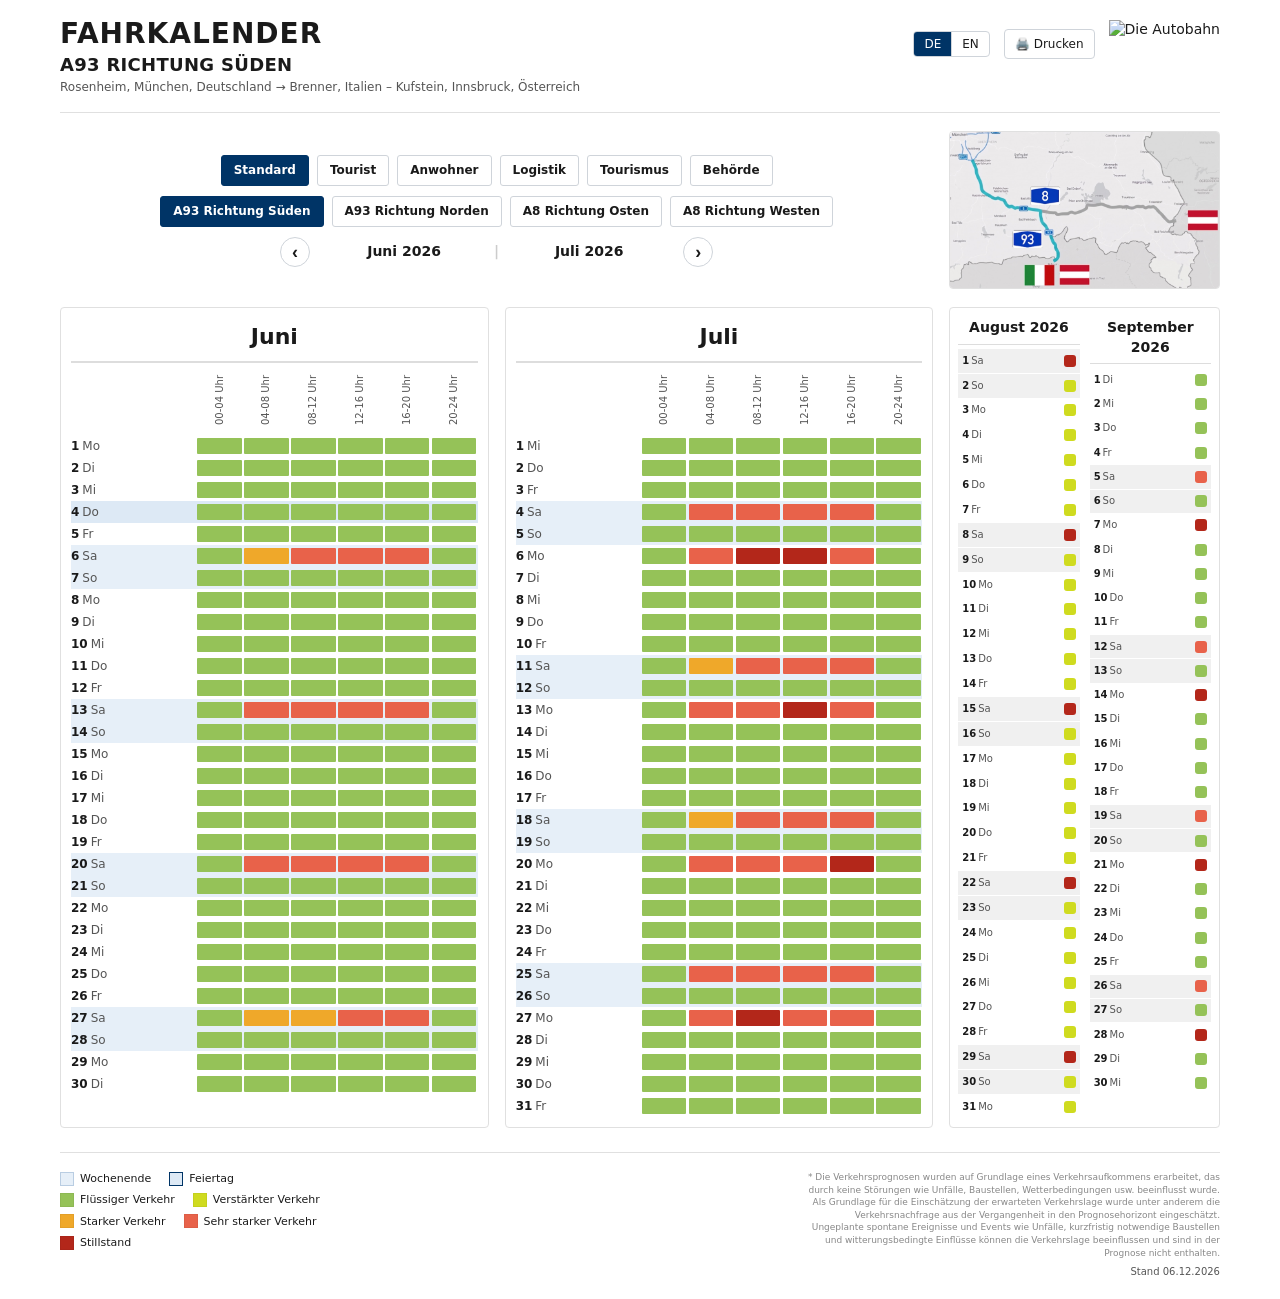
==== commit 8b90ff75: "fixed switching between days in months in extra view and fixed location of buttons" ====
--- a/frontend/ui/index.html
+++ b/frontend/ui/index.html
@@ -5,7 +5,7 @@
   <meta name="viewport" content="width=device-width, initial-scale=1.0">
   <title data-i18n-static>Fahrkalender – Die Autobahn</title>
   <link rel="stylesheet" href="https://unpkg.com/leaflet@1.9.4/dist/leaflet.css">
-  <link rel="stylesheet" href="style.css?v=32">
+  <link rel="stylesheet" href="style.css?v=37">
   <link rel="icon" type="image/png" href="favicon.png?v=2">
 </head>
 <body>
--- a/frontend/ui/style.css
+++ b/frontend/ui/style.css
@@ -187,6 +187,14 @@
   gap: 10px;
   font-size: 14px;
   font-weight: 600;
+}
+/* Feste Mindestbreite je Label, damit die Pfeile beim Wechsel zwischen
+   Monatsname ("Juli 2026") und vollem Datum ("Mo 6. Juli 2026") nicht
+   nach links/rechts springen. */
+.monthnav__label {
+  min-width: 160px;
+  text-align: center;
+  white-space: nowrap;
 }
 .monthnav__sep { color: #ccc; }
 
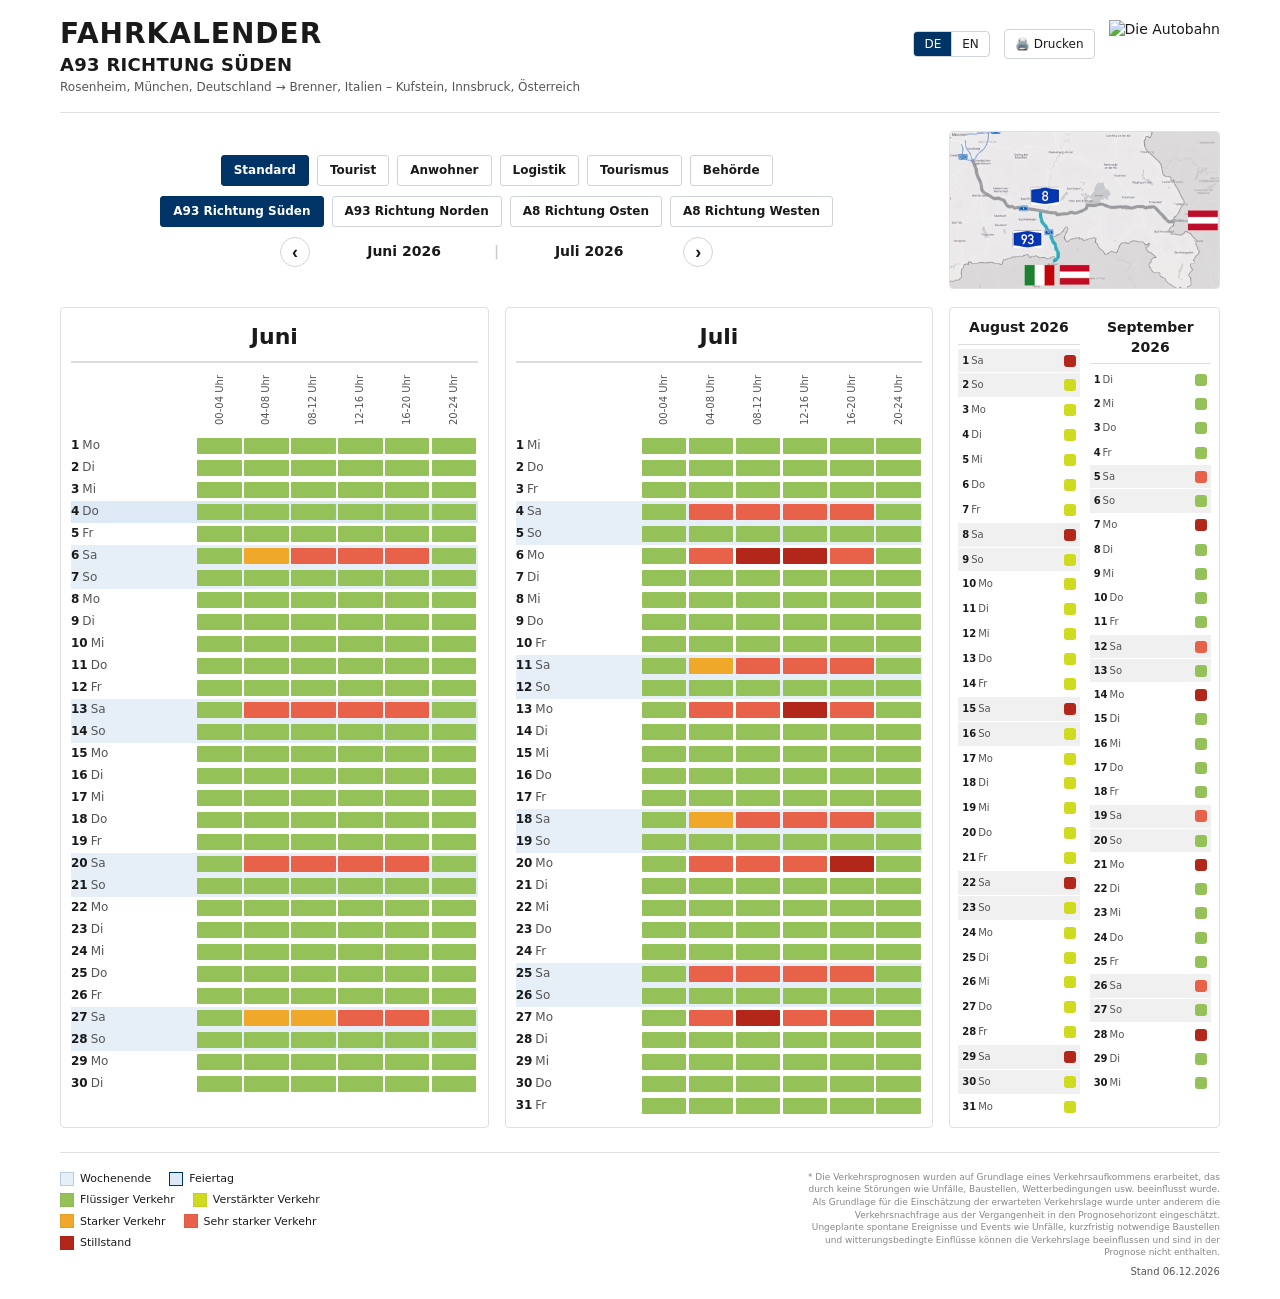
==== commit efa539e5: "corrected sprites for a93" ====
--- a/frontend/ui/index.html
+++ b/frontend/ui/index.html
@@ -61,7 +61,7 @@
     </div>
 
       </div>
-      <img id="mapBox" class="ctrl-map" src="a93.png" alt="Streckenkarte">
+      <img id="mapBox" class="ctrl-map" src="a93.png?v=2" alt="Streckenkarte">
     </div>
     <!-- 4. HAUPTBEREICH -->
     <main class="grid">
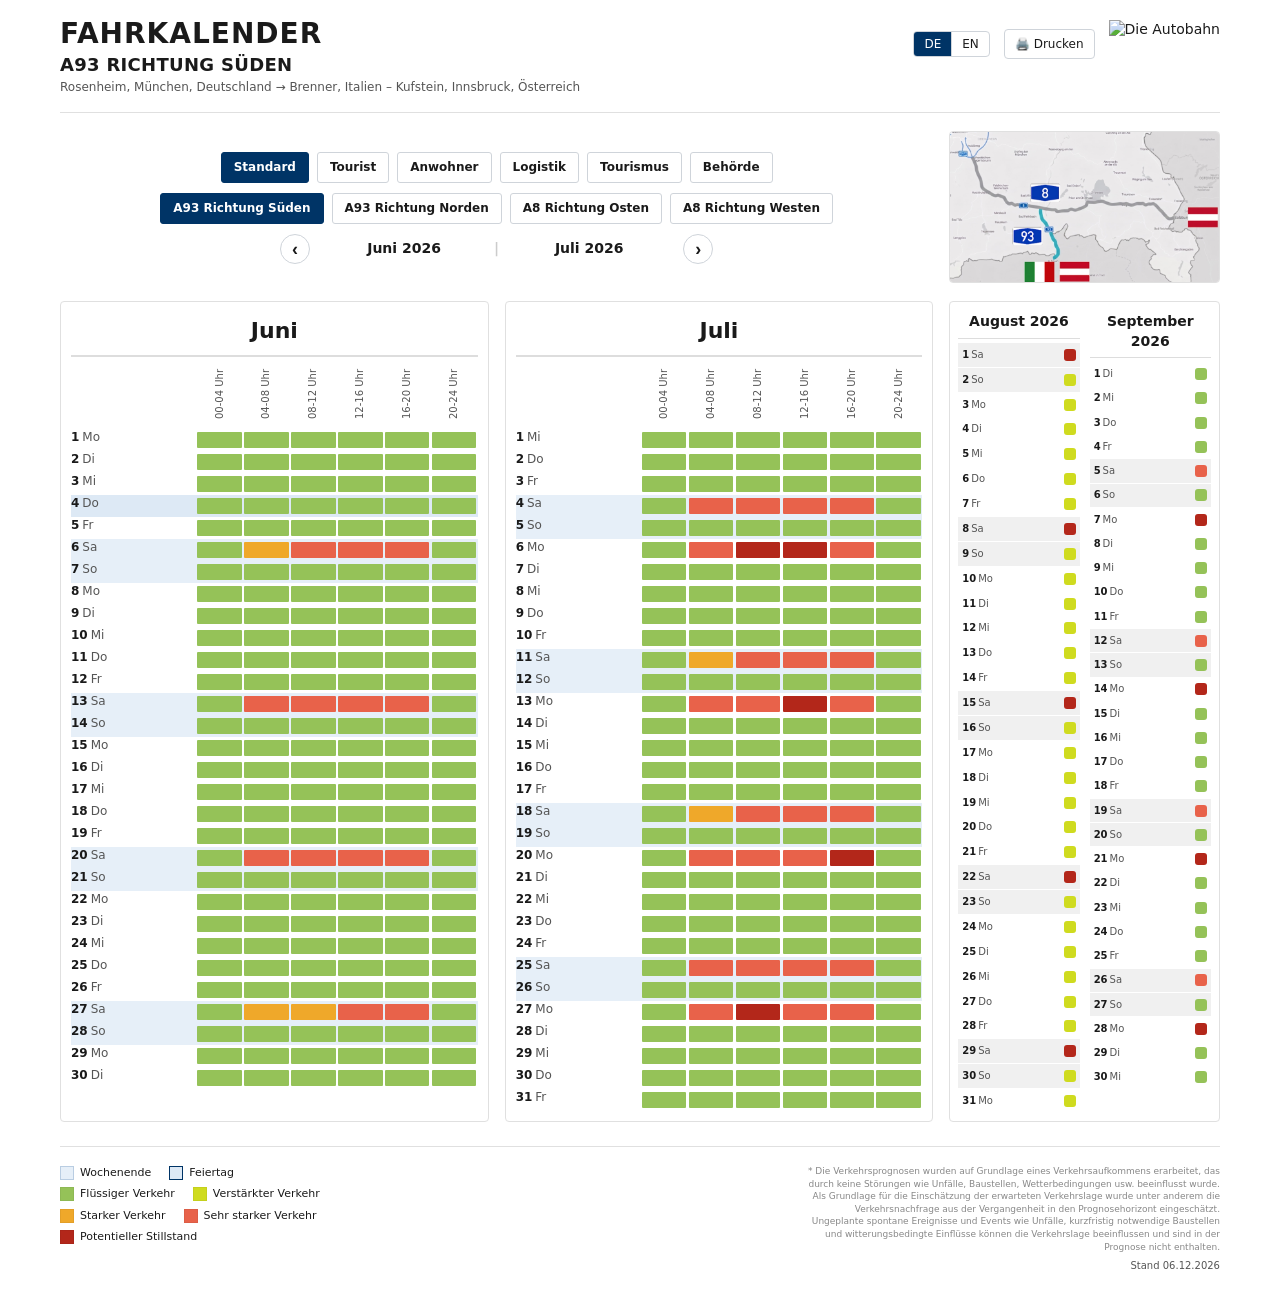
==== commit 34bac335: "additional language translations" ====
--- a/frontend/ui/index.html
+++ b/frontend/ui/index.html
@@ -5,7 +5,7 @@
   <meta name="viewport" content="width=device-width, initial-scale=1.0">
   <title data-i18n-static>Fahrkalender – Die Autobahn</title>
   <link rel="stylesheet" href="https://unpkg.com/leaflet@1.9.4/dist/leaflet.css">
-  <link rel="stylesheet" href="style.css?v=37">
+  <link rel="stylesheet" href="style.css?v=38">
   <link rel="icon" type="image/png" href="favicon.png?v=2">
 </head>
 <body>
@@ -101,7 +101,7 @@
   <script src="https://unpkg.com/leaflet@1.9.4/dist/leaflet.js"></script>
   <script src="nav-state.js"></script>
   <script src="sidebar.js?v=1"></script>
-  <script src="i18n.js?v=5"></script>
+  <script src="i18n.js?v=6"></script>
   <script src="app.js?v=6"></script>
 </body>
 </html>
--- a/frontend/ui/style.css
+++ b/frontend/ui/style.css
@@ -84,8 +84,9 @@
   grid-column: 3;
   display: block;
   width: 100%;
-  height: auto;
-  object-fit: contain;
+  aspect-ratio: 16 / 9;
+  object-fit: cover;
+  object-position: center;
   border: 1px solid #e0e0e0;
   border-radius: 4px;
   background: #ffffff;
@@ -243,6 +244,16 @@
 }
 
 .cal--detail thead th.col-day { width: 64px; }
+.cal--detail thead th.col-warn { width: 36px; }
+.cell-warn {
+  width: 36px;
+  text-align: center;
+  font-size: 11px;
+  line-height: 1;
+  white-space: nowrap;
+  padding: 0 2px;
+  color: #555;
+}
 
 .cal--detail thead .col-slot span {
   display: inline-block;
@@ -276,9 +287,18 @@
   white-space: nowrap;
   font-variant-numeric: tabular-nums;
   position: relative;
+  display: flex;
+  justify-content: flex-start;
+  align-items: center;
+}
+.cell-day__date-wrap {
+  display: flex;
+  align-items: baseline;
+  width: 36px;
 }
 .cell-day__num { font-weight: 600; }
 .cell-day__dow { color: #555; margin-left: 3px; }
+.cell-day__icons { margin-left: 6px; font-size: 11px; }
 .cell-slot {
   width: 24px;
   height: 22px;
@@ -759,6 +779,7 @@
   border-radius: 6px;
   padding: 8px 12px;
   flex-shrink: 0;
+  width: 220px;
 }
 .day-view__swatch {
   width: 22px;
@@ -978,3 +999,90 @@
 
   .cal, .grid, .ctrl-wrap, .hdr, .ftr { page-break-inside: avoid; break-inside: avoid; }
 }
+
+/* Glassmorphism Premium Tip */
+.premium-tip {
+  flex-direction: column !important;
+  align-items: flex-start !important;
+  text-align: left !important;
+  padding: 12px 16px !important;
+  border-radius: 12px !important;
+  box-shadow: 0 4px 15px rgba(0, 0, 0, 0.1) !important;
+  border: 1px solid rgba(255, 255, 255, 0.6) !important;
+  margin-top: 12px !important;
+}
+.premium-tip span {
+  text-align: left !important;
+}
+
+/* Premium Stau-Hotspot Container */
+.stau-hotspot-container {
+  margin-top: 16px !important;
+  background-color: #f8f9fa !important;
+  border: 1px solid #e9ecef !important;
+  border-radius: 8px !important;
+  padding: 10px 12px !important;
+}
+.stau-hotspot-title {
+  font-weight: 600 !important;
+  font-size: 13px !important;
+  color: #343a40 !important;
+  margin-bottom: 8px !important;
+  display: flex !important;
+  align-items: flex-start !important;
+}
+.stau-hotspot-row {
+  display: flex !important;
+  align-items: flex-start !important;
+  background-color: #ffffff !important;
+  border: 1px solid #dee2e6 !important;
+  border-radius: 6px !important;
+  padding: 6px 10px !important;
+  margin-bottom: 6px !important;
+  box-shadow: 0 1px 3px rgba(0,0,0,0.05) !important;
+}
+.stau-hotspot-row:last-child {
+  margin-bottom: 0 !important;
+}
+.stau-hotspot-dot {
+  width: 10px !important;
+  height: 10px !important;
+  border-radius: 50% !important;
+  margin-right: 8px !important;
+  flex-shrink: 0 !important;
+}
+.stau-hotspot-text {
+  font-size: 12px !important;
+  font-weight: 500 !important;
+  color: #495057 !important;
+}
+
+/* Glassmorphism Premium Tip */
+.premium-tip {
+  flex-direction: column !important;
+  align-items: flex-start !important;
+  text-align: left !important;
+  padding: 12px 16px !important;
+  border-radius: 12px !important;
+  box-shadow: 0 4px 15px rgba(0, 0, 0, 0.1) !important;
+  border: 1px solid rgba(255, 255, 255, 0.6) !important;
+  margin-top: 12px !important;
+}
+.premium-tip span {
+  text-align: left !important;
+}
+
+/* Glassmorphism Premium Tip */
+.premium-tip {
+  flex-direction: column !important;
+  align-items: flex-start !important;
+  text-align: left !important;
+  padding: 12px 16px !important;
+  border-radius: 12px !important;
+  box-shadow: 0 4px 15px rgba(0, 0, 0, 0.1) !important;
+  border: 1px solid rgba(255, 255, 255, 0.6) !important;
+  margin-top: 12px !important;
+}
+.premium-tip span {
+  text-align: left !important;
+}
